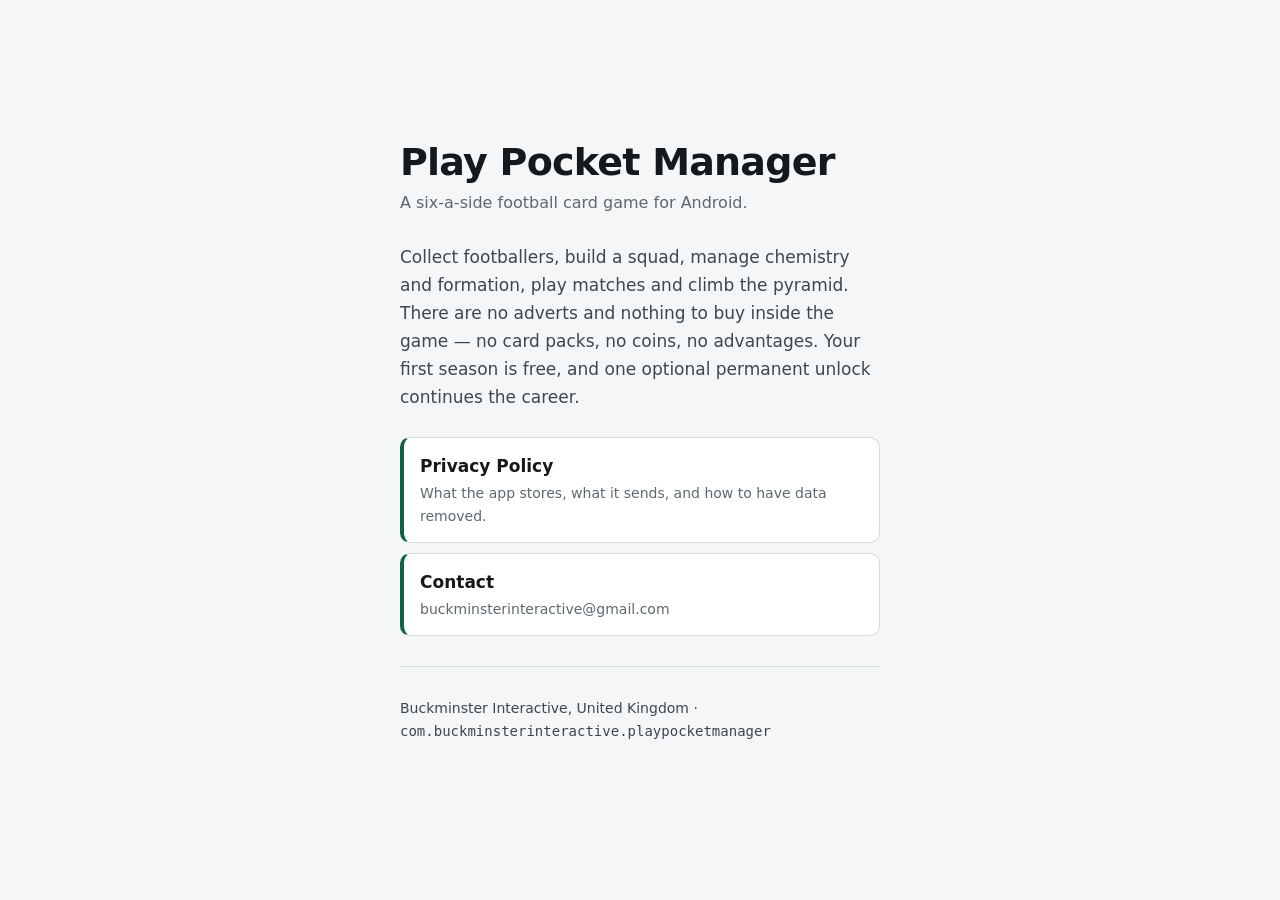
==== index.html @ ee365ac5 "Play Pocket Manager: public site — privacy policy and contact Two files only. No game source, no int" ====
<!doctype html>
<html lang="en-GB">
<head>
<meta charset="utf-8">
<meta name="viewport" content="width=device-width, initial-scale=1">
<title>Play Pocket Manager</title>
<meta name="description" content="Play Pocket Manager — a six-a-side football card game for Android. Privacy policy and contact.">
<meta name="robots" content="index, follow">
<style>
  :root{
    --ground:#f4f6f7; --panel:#ffffff; --ink:#15191c; --ink2:#3d4750;
    --dim:#5d6970; --rule:#d5dde1; --accent:#11633f; --accent-soft:#e2efe9;
  }
  @media (prefers-color-scheme: dark){
    :root:not([data-theme="light"]){
      --ground:#14171a; --panel:#1b1f23; --ink:#eef2f4; --ink2:#c4ccd1;
      --dim:#94a0a7; --rule:#2e353b; --accent:#5cc294; --accent-soft:#163024;
    }
  }
  :root[data-theme="dark"]{
    --ground:#14171a; --panel:#1b1f23; --ink:#eef2f4; --ink2:#c4ccd1;
    --dim:#94a0a7; --rule:#2e353b; --accent:#5cc294; --accent-soft:#163024;
  }
  *{box-sizing:border-box;}
  body{
    margin:0; background:var(--ground); color:var(--ink);
    font-family:system-ui,-apple-system,"Segoe UI",Roboto,Helvetica,Arial,sans-serif;
    font-size:17px; line-height:1.65; -webkit-text-size-adjust:100%;
    display:flex; align-items:center; justify-content:center; min-height:100vh;
  }
  .card{
    max-width:560px; width:100%; margin:0 auto;
    padding:clamp(24px,6vw,44px) clamp(20px,5vw,40px);
  }
  h1{font-size:clamp(28px,6vw,38px); line-height:1.1; margin:0 0 6px; letter-spacing:-.02em;}
  .tag{color:var(--dim); margin:0 0 26px; font-size:16px;}
  p{color:var(--ink2);}
  ul{list-style:none; padding:0; margin:26px 0 0;}
  li{margin:0 0 10px;}
  a.link{
    display:block; background:var(--panel); border:1px solid var(--rule);
    border-left:4px solid var(--accent); border-radius:10px;
    padding:14px 16px; text-decoration:none; color:var(--ink); font-weight:600;
  }
  a.link:hover{border-color:var(--accent);}
  a.link:focus-visible{outline:2px solid var(--accent); outline-offset:2px;}
  a.link span{display:block; font-weight:400; font-size:14px; color:var(--dim); margin-top:2px;}
  footer{margin-top:30px; padding-top:16px; border-top:1px solid var(--rule);
         color:var(--dim); font-size:14px;}
  footer a{color:var(--accent);}
</style>
</head>
<body>
<main class="card">
  <h1>Play Pocket Manager</h1>
  <p class="tag">A six-a-side football card game for Android.</p>

  <p>Collect footballers, build a squad, manage chemistry and formation, play matches and climb
  the pyramid. There are no adverts and nothing to buy inside the game — no card packs, no
  coins, no advantages. Your first season is free, and one optional permanent unlock continues
  the career.</p>

  <ul>
    <li>
      <a class="link" href="privacy.html">Privacy Policy
        <span>What the app stores, what it sends, and how to have data removed.</span></a>
    </li>
    <li>
      <a class="link" href="mailto:buckminsterinteractive@gmail.com">Contact
        <span>buckminsterinteractive@gmail.com</span></a>
    </li>
  </ul>

  <footer>
    <p>Buckminster Interactive, United Kingdom ·
    <code>com.buckminsterinteractive.playpocketmanager</code></p>
  </footer>
</main>
</body>
</html>
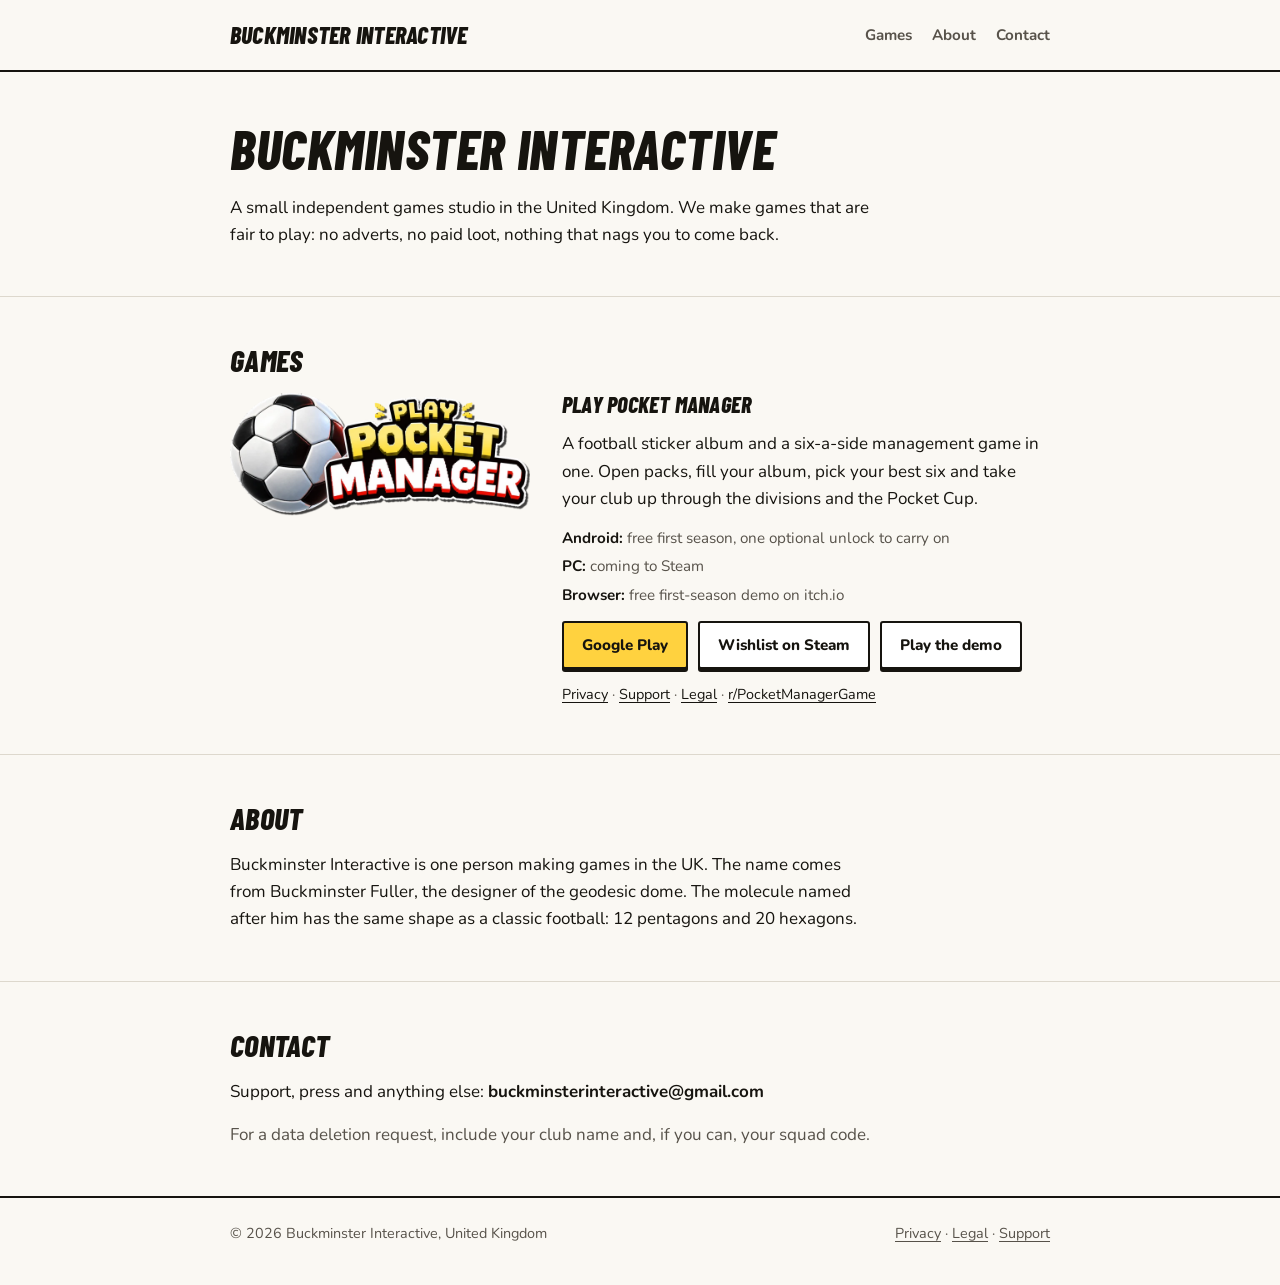
==== commit 4166550a: "Buckminster Interactive studio site; custom domain buckminsterinteractive.co.uk Home page for the st" ====
--- a/index.html
+++ b/index.html
@@ -1,80 +1,81 @@
 <!doctype html>
-<html lang="en-GB">
+<html lang="en">
 <head>
 <meta charset="utf-8">
 <meta name="viewport" content="width=device-width, initial-scale=1">
-<title>Play Pocket Manager</title>
-<meta name="description" content="Play Pocket Manager — a six-a-side football card game for Android. Privacy policy and contact.">
-<meta name="robots" content="index, follow">
-<style>
-  :root{
-    --ground:#f4f6f7; --panel:#ffffff; --ink:#15191c; --ink2:#3d4750;
-    --dim:#5d6970; --rule:#d5dde1; --accent:#11633f; --accent-soft:#e2efe9;
-  }
-  @media (prefers-color-scheme: dark){
-    :root:not([data-theme="light"]){
-      --ground:#14171a; --panel:#1b1f23; --ink:#eef2f4; --ink2:#c4ccd1;
-      --dim:#94a0a7; --rule:#2e353b; --accent:#5cc294; --accent-soft:#163024;
-    }
-  }
-  :root[data-theme="dark"]{
-    --ground:#14171a; --panel:#1b1f23; --ink:#eef2f4; --ink2:#c4ccd1;
-    --dim:#94a0a7; --rule:#2e353b; --accent:#5cc294; --accent-soft:#163024;
-  }
-  *{box-sizing:border-box;}
-  body{
-    margin:0; background:var(--ground); color:var(--ink);
-    font-family:system-ui,-apple-system,"Segoe UI",Roboto,Helvetica,Arial,sans-serif;
-    font-size:17px; line-height:1.65; -webkit-text-size-adjust:100%;
-    display:flex; align-items:center; justify-content:center; min-height:100vh;
-  }
-  .card{
-    max-width:560px; width:100%; margin:0 auto;
-    padding:clamp(24px,6vw,44px) clamp(20px,5vw,40px);
-  }
-  h1{font-size:clamp(28px,6vw,38px); line-height:1.1; margin:0 0 6px; letter-spacing:-.02em;}
-  .tag{color:var(--dim); margin:0 0 26px; font-size:16px;}
-  p{color:var(--ink2);}
-  ul{list-style:none; padding:0; margin:26px 0 0;}
-  li{margin:0 0 10px;}
-  a.link{
-    display:block; background:var(--panel); border:1px solid var(--rule);
-    border-left:4px solid var(--accent); border-radius:10px;
-    padding:14px 16px; text-decoration:none; color:var(--ink); font-weight:600;
-  }
-  a.link:hover{border-color:var(--accent);}
-  a.link:focus-visible{outline:2px solid var(--accent); outline-offset:2px;}
-  a.link span{display:block; font-weight:400; font-size:14px; color:var(--dim); margin-top:2px;}
-  footer{margin-top:30px; padding-top:16px; border-top:1px solid var(--rule);
-         color:var(--dim); font-size:14px;}
-  footer a{color:var(--accent);}
-</style>
+<title>Buckminster Interactive</title>
+<meta name="description" content="Buckminster Interactive is a small independent games studio in the United Kingdom, maker of Play Pocket Manager.">
+<link rel="preconnect" href="https://fonts.googleapis.com">
+<link rel="preconnect" href="https://fonts.gstatic.com" crossorigin>
+<link rel="stylesheet" href="https://fonts.googleapis.com/css2?family=Barlow+Condensed:ital,wght@1,800&family=Nunito:wght@400;700;800&display=swap">
+<link rel="stylesheet" href="site.css">
+
 </head>
 <body>
-<main class="card">
-  <h1>Play Pocket Manager</h1>
-  <p class="tag">A six-a-side football card game for Android.</p>
+<header class="top">
+  <div class="wrap">
+    <a class="brand" href="index.html">Buckminster Interactive</a>
+    <nav class="nav" aria-label="Main">
+      <a href="index.html#games">Games</a>
+      <a href="index.html#about">About</a>
+      <a href="index.html#contact">Contact</a>
+    </nav>
+  </div>
+</header>
 
-  <p>Collect footballers, build a squad, manage chemistry and formation, play matches and climb
-  the pyramid. There are no adverts and nothing to buy inside the game — no card packs, no
-  coins, no advantages. Your first season is free, and one optional permanent unlock continues
-  the career.</p>
+<main>
+  <section>
+    <div class="wrap stack">
+      <h1>Buckminster Interactive</h1>
+      <p>A small independent games studio in the United Kingdom. We make games that are fair to play: no adverts, no paid loot, nothing that nags you to come back.</p>
+    </div>
+  </section>
 
-  <ul>
-    <li>
-      <a class="link" href="privacy.html">Privacy Policy
-        <span>What the app stores, what it sends, and how to have data removed.</span></a>
-    </li>
-    <li>
-      <a class="link" href="mailto:buckminsterinteractive@gmail.com">Contact
-        <span>buckminsterinteractive@gmail.com</span></a>
-    </li>
-  </ul>
+  <section id="games">
+    <div class="wrap stack">
+      <h2>Games</h2>
+      <div class="game">
+        <img src="ppm-logo.webp" width="720" height="296" alt="Play Pocket Manager logo">
+        <div>
+          <h3>Play Pocket Manager</h3>
+          <p>A football sticker album and a six-a-side management game in one. Open packs, fill your album, pick your best six and take your club up through the divisions and the Pocket Cup.</p>
+          <ul class="facts">
+            <li><strong>Android:</strong> free first season, one optional unlock to carry on</li>
+            <li><strong>PC:</strong> coming to Steam</li>
+            <li><strong>Browser:</strong> free first-season demo on itch.io</li>
+          </ul>
+          <div class="btns">
+            <a class="btn main" href="https://play.google.com/store/apps/details?id=com.buckminsterinteractive.playpocketmanager">Google Play</a>
+            <a class="btn" href="https://store.steampowered.com/app/5247420/Play_Pocket_Manager/">Wishlist on Steam</a>
+            <a class="btn" href="https://playpocketmanager.itch.io/play-pocket-manager">Play the demo</a>
+          </div>
+          <p class="small soft"><a href="privacy.html">Privacy</a> · <a href="support.html">Support</a> · <a href="legal.html">Legal</a> · <a href="https://www.reddit.com/r/PocketManagerGame/">r/PocketManagerGame</a></p>
+        </div>
+      </div>
+    </div>
+  </section>
 
-  <footer>
-    <p>Buckminster Interactive, United Kingdom ·
-    <code>com.buckminsterinteractive.playpocketmanager</code></p>
-  </footer>
+  <section id="about">
+    <div class="wrap stack">
+      <h2>About</h2>
+      <p>Buckminster Interactive is one person making games in the UK. The name comes from Buckminster Fuller, the designer of the geodesic dome. The molecule named after him has the same shape as a classic football: 12 pentagons and 20 hexagons.</p>
+    </div>
+  </section>
+
+  <section id="contact">
+    <div class="wrap stack">
+      <h2>Contact</h2>
+      <p>Support, press and anything else: <strong>buckminsterinteractive@gmail.com</strong></p>
+      <p class="soft">For a data deletion request, include your club name and, if you can, your squad code.</p>
+    </div>
+  </section>
 </main>
+
+<footer class="foot">
+  <div class="wrap">
+    <span>© 2026 Buckminster Interactive, United Kingdom</span>
+    <span><a href="privacy.html">Privacy</a> · <a href="legal.html">Legal</a> · <a href="support.html">Support</a></span>
+  </div>
+</footer>
 </body>
 </html>
--- a/site.css
+++ b/site.css
@@ -0,0 +1,68 @@
+/* Plain studio page: printed-paper ground, ink type, the game's yellow kept for buttons only. Light by choice, like the game's paper. */
+:root {
+  --paper: #faf8f3;
+  --ink: #16140f;
+  --ink-soft: #57524a;
+  --rule: #ddd8cd;
+  --yellow: #ffd23f;
+  --head: "Barlow Condensed", "Arial Narrow", sans-serif;
+  --body: "Nunito", "Segoe UI", system-ui, sans-serif;
+  color-scheme: light;
+}
+* { box-sizing: border-box; }
+body { margin: 0; background: var(--paper); color: var(--ink); font-family: var(--body); font-size: 1.0625rem; line-height: 1.6; }
+.wrap { max-width: 860px; margin: 0 auto; padding-inline: 20px; }
+a { color: var(--ink); text-underline-offset: 3px; }
+a:hover { text-decoration-thickness: 2px; }
+:focus-visible { outline: 3px solid #2f6bff; outline-offset: 3px; }
+h1, h2, h3 { font-family: var(--head); font-weight: 800; font-style: italic; text-transform: uppercase; line-height: 1.05; margin: 0; text-wrap: balance; letter-spacing: .01em; }
+h1 { font-size: clamp(2.4rem, 6vw, 3.4rem); }
+h2 { font-size: 1.9rem; }
+h3 { font-size: 1.4rem; }
+p { margin: 0; max-width: 64ch; }
+
+.top { border-bottom: 2px solid var(--ink); padding-block: 16px; }
+.top .wrap { display: flex; justify-content: space-between; align-items: center; gap: 12px 24px; flex-wrap: wrap; }
+.brand { font-family: var(--head); font-weight: 800; font-style: italic; font-size: 1.5rem; text-transform: uppercase; text-decoration: none; letter-spacing: .01em; }
+.nav { display: flex; gap: 20px; flex-wrap: wrap; font-weight: 700; font-size: .95rem; }
+.nav a { text-decoration: none; color: var(--ink-soft); }
+.nav a:hover, .nav a[aria-current="page"] { color: var(--ink); text-decoration: underline; }
+
+section { padding-block: 48px; border-bottom: 1px solid var(--rule); }
+section:last-of-type { border-bottom: 0; }
+.stack { display: grid; gap: 16px; }
+.soft { color: var(--ink-soft); }
+
+.btns { display: flex; flex-wrap: wrap; gap: 10px; }
+.btn { display: inline-block; padding: 10px 18px; border: 2px solid var(--ink); border-radius: 3px; background: #fff; text-decoration: none; font-weight: 800; font-size: .95rem; box-shadow: 0 3px 0 var(--ink); }
+.btn:hover { transform: translateY(1px); box-shadow: 0 2px 0 var(--ink); }
+.btn.main { background: var(--yellow); }
+
+.game { display: grid; grid-template-columns: 300px 1fr; gap: 32px; align-items: start; }
+.game img { width: 100%; height: auto; display: block; }
+.game > div { display: grid; gap: 14px; min-width: 0; }
+.facts { margin: 0; padding: 0; list-style: none; display: grid; gap: 4px; font-size: .95rem; color: var(--ink-soft); }
+.facts strong { color: var(--ink); }
+.small { font-size: .9rem; }
+
+.foot { border-top: 2px solid var(--ink); padding-block: 24px 40px; font-size: .9rem; color: var(--ink-soft); }
+.foot .wrap { display: flex; justify-content: space-between; gap: 12px 24px; flex-wrap: wrap; }
+.foot a { color: var(--ink-soft); }
+
+.page { padding-block: 40px 56px; }
+.page .meta { margin-top: 8px; color: var(--ink-soft); font-size: .9rem; }
+.prose { display: grid; gap: 14px; margin-top: 28px; max-width: 68ch; }
+.prose h2 { font-size: 1.45rem; margin-top: 16px; }
+.prose ul { margin: 0; padding-left: 1.2em; display: grid; gap: 6px; }
+.crumb { font-size: .9rem; font-weight: 700; color: var(--ink-soft); }
+.note { border: 2px dashed #b8180f; color: #b8180f; padding: 10px 14px; font-size: .92rem; }
+.faq { border-top: 1px solid var(--rule); }
+.faq details { border-bottom: 1px solid var(--rule); padding-block: 14px; }
+.faq summary { cursor: pointer; font-weight: 800; }
+.faq details p { margin-top: 8px; color: var(--ink-soft); }
+
+@media (max-width: 700px) {
+  .game { grid-template-columns: 1fr; }
+  .game img { max-width: 300px; }
+}
+@media (prefers-reduced-motion: reduce) { .btn:hover { transform: none; } }
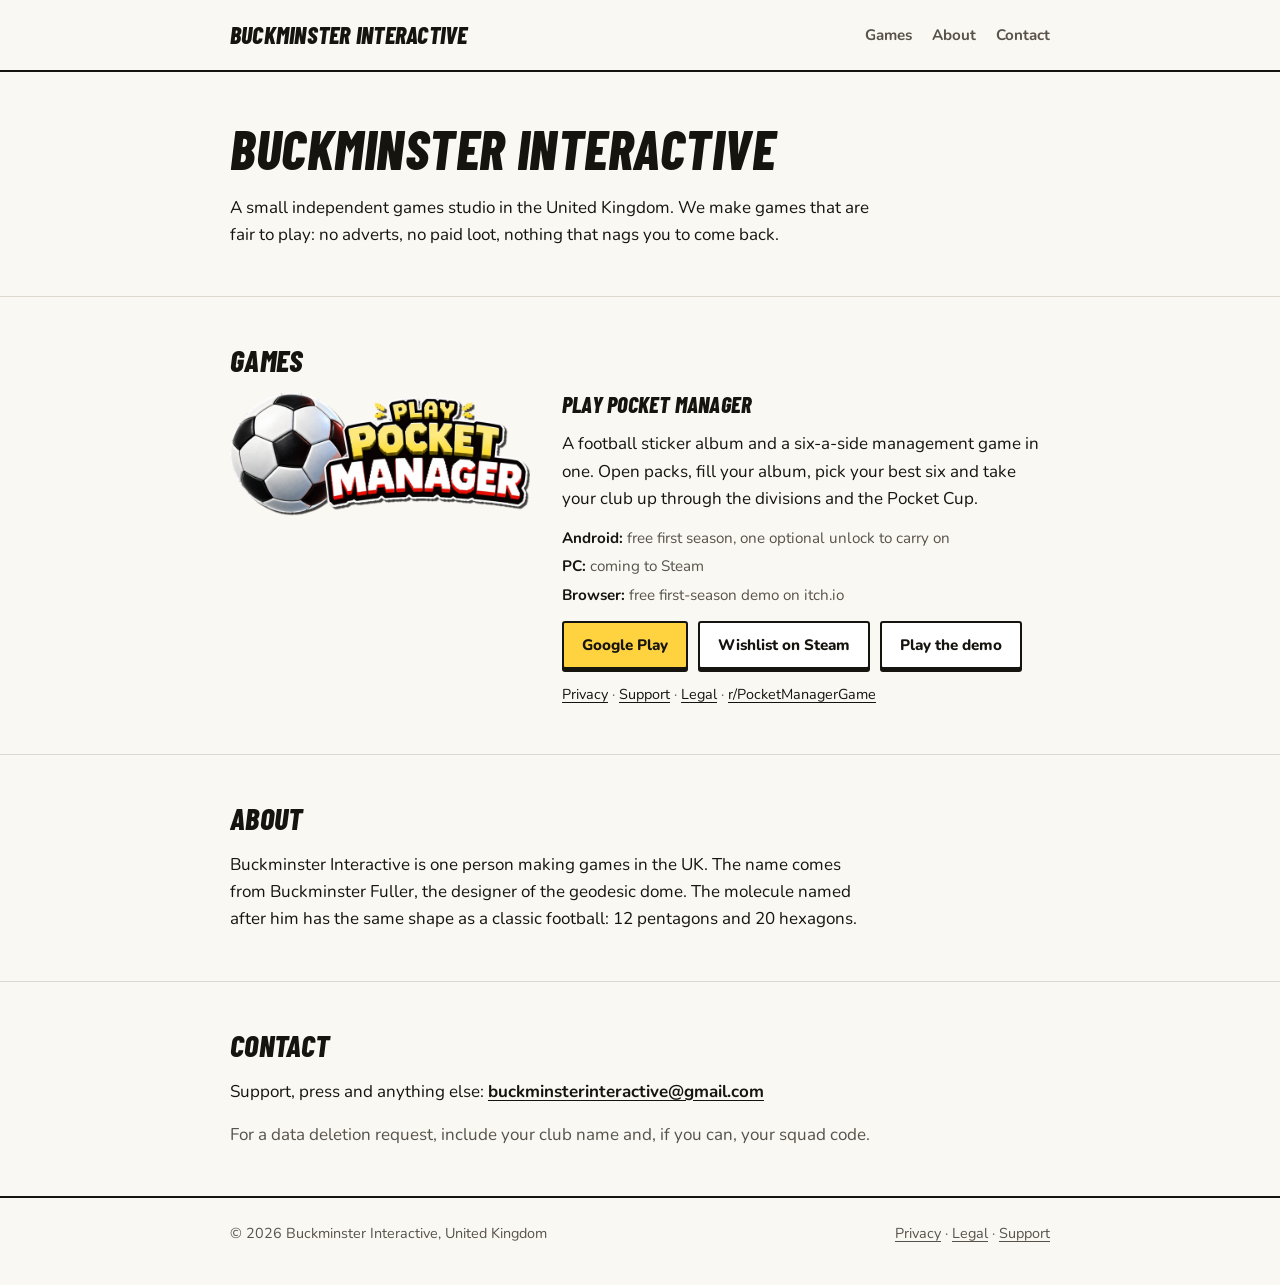
==== commit 40ad9f63: "Make the support email address a clickable link Co-Authored-By: Claude Opus 5.5 <noreply@anthropic.c" ====
--- a/index.html
+++ b/index.html
@@ -65,7 +65,7 @@
   <section id="contact">
     <div class="wrap stack">
       <h2>Contact</h2>
-      <p>Support, press and anything else: <strong>buckminsterinteractive@gmail.com</strong></p>
+      <p>Support, press and anything else: <a href="mailto:buckminsterinteractive@gmail.com"><strong>buckminsterinteractive@gmail.com</strong></a></p>
       <p class="soft">For a data deletion request, include your club name and, if you can, your squad code.</p>
     </div>
   </section>
